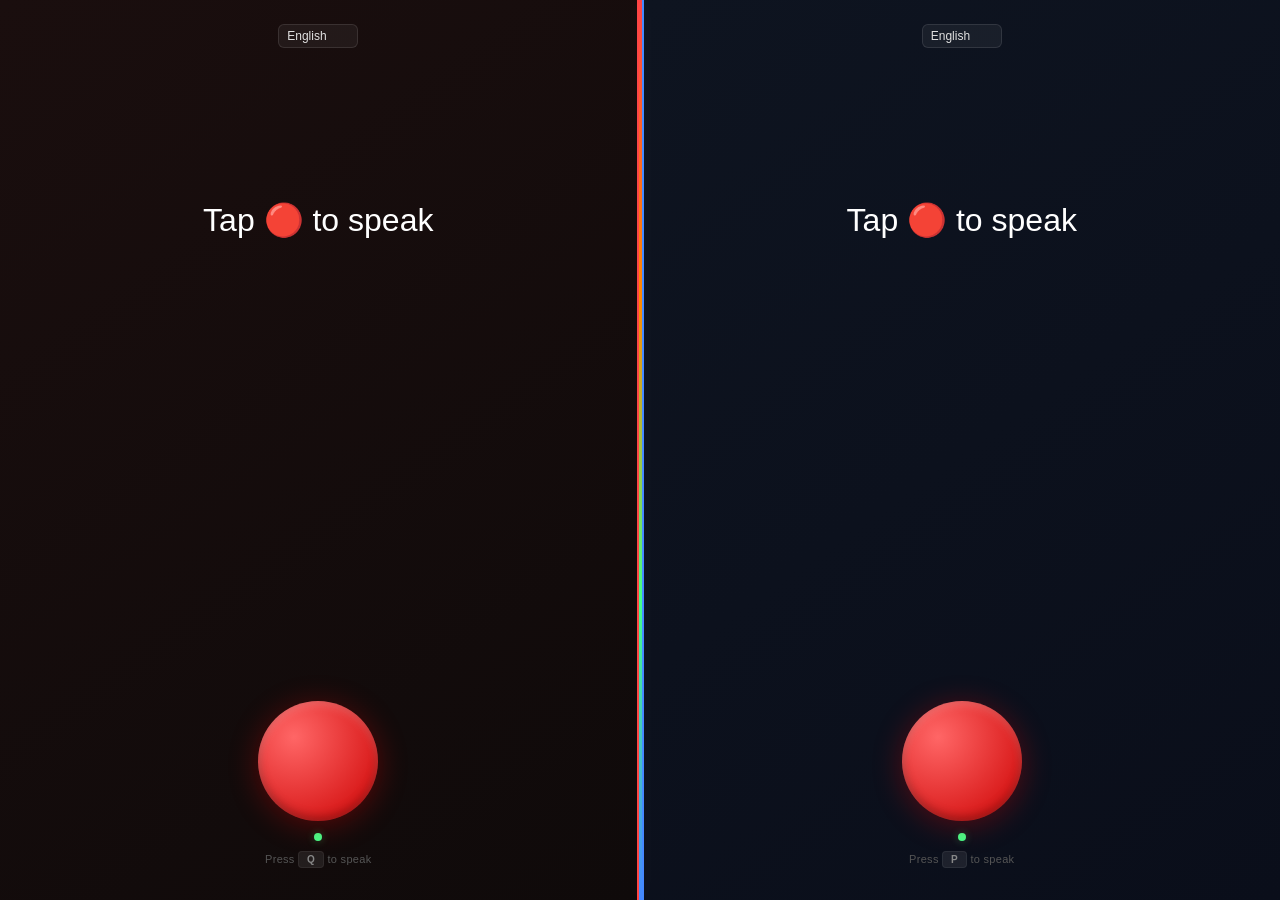
==== index.html @ a5e4342a "Initial commit: AI Translator" ====
<!DOCTYPE html>
<html lang="en">
<head>
    <meta charset="UTF-8" />
    <meta name="viewport" content="width=device-width, initial-scale=1.0, maximum-scale=1.0, user-scalable=no" />
    <title>AI Translator</title>
    <link rel="stylesheet" href="style.css" />
</head>
<body>

    <!-- ============================================================ -->
    <!-- TOP HALF: SPEAKER 2 (upside down for mobile)                 -->
    <!-- ============================================================ -->
    <div id="speaker2" class="speaker-half top-half">

        <div class="rotation-wrapper">

            <!-- Language Dropdown -->
            <div class="language-section">
                <select id="lang2" class="language-select">
                    <option value="en">English</option>
                    <option value="es">Spanish</option>
                    <option value="fr">French</option>
                    <option value="de">German</option>
                    <option value="ja">Japanese</option>
                    <option value="zh">Chinese</option>
                    <option value="ko">Korean</option>
                    <option value="pt">Portuguese</option>
                    <option value="it">Italian</option>
                    <option value="ru">Russian</option>
                    <option value="ar">Arabic</option>
                    <option value="hi">Hindi</option>
                </select>
            </div>

            <!-- Translation Display (big, centered) -->
            <div id="translation2" class="translation-display">
                <span id="translationText2" class="translation-text">Tap 🔴 to speak</span>
            </div>

            <!-- Spacer to push button down -->
            <div class="spacer"></div>

            <!-- Speak Button (big red circle) -->
            <button id="speakBtn2" class="speak-btn">
                <span class="btn-circle"></span>
            </button>

            <!-- Status Indicator -->
            <div id="status2" class="status-indicator status-ready">
                <span class="status-dot"></span>
            </div>

            <!-- Keyboard hint (desktop only) -->
            <div class="keyboard-hint">Press <kbd>Q</kbd> to speak</div>
        </div>
    </div>

    <!-- ============================================================ -->
    <!-- DIVIDER                                                       -->
    <!-- ============================================================ -->
    <div class="divider"></div>

    <!-- ============================================================ -->
    <!-- BOTTOM HALF: SPEAKER 1                                       -->
    <!-- ============================================================ -->
    <div id="speaker1" class="speaker-half bottom-half">

        <!-- Language Dropdown -->
        <div class="language-section">
            <select id="lang1" class="language-select">
                <option value="en" selected>English</option>
                <option value="es">Spanish</option>
                <option value="fr">French</option>
                <option value="de">German</option>
                <option value="ja">Japanese</option>
                <option value="zh">Chinese</option>
                <option value="ko">Korean</option>
                <option value="pt">Portuguese</option>
                <option value="it">Italian</option>
                <option value="ru">Russian</option>
                <option value="ar">Arabic</option>
                <option value="hi">Hindi</option>
            </select>
        </div>

        <!-- Translation Display (big, centered) -->
        <div id="translation1" class="translation-display">
            <span id="translationText1" class="translation-text">Tap 🔴 to speak</span>
        </div>

        <!-- Spacer -->
        <div class="spacer"></div>

        <!-- Speak Button (big red circle) -->
        <button id="speakBtn1" class="speak-btn">
            <span class="btn-circle"></span>
        </button>

        <!-- Status Indicator -->
        <div id="status1" class="status-indicator status-ready">
            <span class="status-dot"></span>
        </div>

        <!-- Keyboard hint (desktop only) -->
        <div class="keyboard-hint">Press <kbd>P</kbd> to speak</div>

    </div>

    <script src="script.js"></script>
</body>
</html>
---- style.css ----
/* ================================================================ */
/* RESET & BASE                                                     */
/* ================================================================ */
* {
    margin: 0;
    padding: 0;
    box-sizing: border-box;
}

html,
body {
    height: 100%;
    font-family: -apple-system, BlinkMacSystemFont, 'Segoe UI', Roboto, sans-serif;
    background: #0a0a0f;
    color: #e0e0e0;
    overflow: hidden;
}

/* ================================================================ */
/* SPLIT SCREEN LAYOUT                                              */
/* ================================================================ */
body {
    display: flex;
    flex-direction: column;
}

.speaker-half {
    flex: 1;
    display: flex;
    flex-direction: column;
    padding: 16px 20px 20px 20px;
    overflow: hidden;
    min-height: 0;
    position: relative;
}

/* --- Rotation Wrapper (for mobile top half) --- */
.rotation-wrapper {
    display: flex;
    flex-direction: column;
    flex: 1;
    min-height: 0;
}

/* ================================================================ */
/* TOP HALF (Speaker 2) - Red/Orange theme                          */
/* ================================================================ */
.top-half {
    background: linear-gradient(145deg, #1a0e0e 0%, #0f0a0a 100%);
    border-bottom: 2px solid #ff4444;
}

/* ================================================================ */
/* BOTTOM HALF (Speaker 1) - Blue theme                            */
/* ================================================================ */
.bottom-half {
    background: linear-gradient(145deg, #0e1420 0%, #0a0e1a 100%);
    border-top: 2px solid #4488ff;
}

/* ================================================================ */
/* DIVIDER                                                         */
/* ================================================================ */
.divider {
    height: 3px;
    background: linear-gradient(90deg, #ff4444, #ff8800, #44ff88, #4488ff);
    flex-shrink: 0;
    z-index: 10;
    box-shadow: 0 0 20px rgba(255, 255, 255, 0.1);
}

/* ================================================================ */
/* LANGUAGE SECTION (small, minimal)                                */
/* ================================================================ */
.language-section {
    display: flex;
    justify-content: center;
    flex-shrink: 0;
    margin-bottom: 8px;
}

.language-select {
    padding: 4px 8px;
    font-size: 12px;
    font-weight: 500;
    border-radius: 6px;
    border: 1px solid rgba(255, 255, 255, 0.1);
    background: rgba(255, 255, 255, 0.05);
    color: #e0e0e0;
    appearance: none;
    cursor: pointer;
    outline: none;
    transition: border-color 0.3s;
    max-width: 100px;
}

.language-select:focus {
    border-color: rgba(255, 255, 255, 0.3);
}

.language-select option {
    background: #1a1a24;
    color: #e0e0e0;
}

/* ================================================================ */
/* TRANSLATION DISPLAY (big, centered)                             */
/* ================================================================ */
.translation-display {
    flex: 1;
    display: flex;
    align-items: center;
    justify-content: center;
    padding: 10px;
    min-height: 60px;
}

.translation-text {
    font-size: 24px;
    font-weight: 500;
    color: #ffffff;
    text-align: center;
    word-break: break-word;
    line-height: 1.4;
    transition: color 0.3s;
}

/* Dim text when idle */
.translation-text.idle {
    color: #555;
    font-weight: 300;
}

/* Listening state */
.translation-text.listening {
    color: #ff6666;
    animation: pulse-text 0.8s ease-in-out infinite;
}

/* Translating state */
.translation-text.translating {
    color: #ffaa00;
    animation: pulse-text 0.6s ease-in-out infinite;
}

@keyframes pulse-text {
    0%,
    100% {
        opacity: 1;
    }
    50% {
        opacity: 0.4;
    }
}

/* ================================================================ */
/* SPACER                                                          */
/* ================================================================ */
.spacer {
    flex: 1;
    min-height: 10px;
}

/* ================================================================ */
/* SPEAK BUTTON (big red circle)                                    */
/* ================================================================ */
.speak-btn {
    width: 90px;
    height: 90px;
    border-radius: 50%;
    border: none;
    background: transparent;
    cursor: pointer;
    padding: 0;
    touch-action: none;
    user-select: none;
    -webkit-user-select: none;
    align-self: center;
    margin: 8px 0;
    transition: transform 0.15s ease;
    position: relative;
}

.speak-btn .btn-circle {
    display: block;
    width: 100%;
    height: 100%;
    border-radius: 50%;
    background: radial-gradient(circle at 30% 30%, #ff6666, #cc0000);
    box-shadow: 0 4px 30px rgba(255, 0, 0, 0.3),
                inset 0 -4px 10px rgba(0, 0, 0, 0.3),
                inset 0 4px 10px rgba(255, 255, 255, 0.2);
    transition: all 0.2s ease;
}

/* Button press effect */
.speak-btn:active .btn-circle {
    transform: scale(0.90);
    box-shadow: 0 2px 15px rgba(255, 0, 0, 0.5),
                inset 0 -2px 5px rgba(0, 0, 0, 0.4);
}

/* Disabled state */
.speak-btn:disabled {
    pointer-events: none;
}

.speak-btn:disabled .btn-circle {
    background: #444;
    box-shadow: none;
    transform: none;
}

/* Listening state (pulsing glow) */
.speak-btn.listening .btn-circle {
    animation: pulse-circle 0.8s ease-in-out infinite;
    box-shadow: 0 0 50px rgba(255, 0, 0, 0.6),
                inset 0 -4px 10px rgba(0, 0, 0, 0.3),
                inset 0 4px 10px rgba(255, 255, 255, 0.2);
}

@keyframes pulse-circle {
    0%,
    100% {
        transform: scale(1);
        box-shadow: 0 0 50px rgba(255, 0, 0, 0.6);
    }
    50% {
        transform: scale(1.05);
        box-shadow: 0 0 80px rgba(255, 0, 0, 0.8);
    }
}

/* Translating state (yellow glow) */
.speak-btn.translating .btn-circle {
    animation: pulse-circle-yellow 0.6s ease-in-out infinite;
    background: radial-gradient(circle at 30% 30%, #ffcc44, #cc8800);
    box-shadow: 0 0 50px rgba(255, 170, 0, 0.5);
}

@keyframes pulse-circle-yellow {
    0%,
    100% {
        transform: scale(1);
        box-shadow: 0 0 50px rgba(255, 170, 0, 0.5);
    }
    50% {
        transform: scale(1.05);
        box-shadow: 0 0 80px rgba(255, 170, 0, 0.7);
    }
}

/* ================================================================ */
/* STATUS INDICATOR (tiny dot)                                     */
/* ================================================================ */
.status-indicator {
    display: flex;
    justify-content: center;
    align-items: center;
    flex-shrink: 0;
    padding: 4px 0;
}

.status-dot {
    width: 8px;
    height: 8px;
    border-radius: 50%;
    display: inline-block;
    transition: background 0.3s, box-shadow 0.3s;
}

.status-ready .status-dot {
    background: #44ff88;
    box-shadow: 0 0 8px rgba(68, 255, 136, 0.3);
}

.status-listening .status-dot {
    background: #ff4444;
    box-shadow: 0 0 15px rgba(255, 68, 68, 0.5);
    animation: pulse-dot 0.8s ease-in-out infinite;
}

.status-translating .status-dot {
    background: #ffaa00;
    box-shadow: 0 0 12px rgba(255, 170, 0, 0.4);
    animation: pulse-dot 0.6s ease-in-out infinite;
}

.status-disabled .status-dot {
    background: #555;
    box-shadow: none;
}

@keyframes pulse-dot {
    0%,
    100% {
        transform: scale(1);
        opacity: 1;
    }
    50% {
        transform: scale(1.8);
        opacity: 0.4;
    }
}

/* ================================================================ */
/* MOBILE ROTATION: Top half upside down                          */
/* ================================================================ */
@media (max-width: 1023px) {
    /* Rotate the wrapper */
    .top-half .rotation-wrapper {
        transform: rotate(180deg);
    }

    /* Flip EVERY child back */
    .top-half .rotation-wrapper *,
    .top-half .rotation-wrapper .language-select,
    .top-half .rotation-wrapper .translation-text,
    .top-half .rotation-wrapper .speak-btn,
    .top-half .rotation-wrapper .speak-btn *,
    .top-half .rotation-wrapper .status-indicator,
    .top-half .rotation-wrapper .status-dot {
        transform: rotate(180deg) !important;
    }

    /* Fix select dropdown options */
    .top-half .rotation-wrapper select option {
        transform: rotate(180deg) !important;
    }
}

/* ================================================================ */
/* DESKTOP: Left/Right split                                      */
/* ================================================================ */
@media (min-width: 1024px) {
    body {
        flex-direction: row !important;
    }

    .speaker-half {
        flex: 1;
        padding: 24px 32px 32px 32px;
        min-height: 0;
    }

    .top-half {
        border-bottom: none;
        border-right: 2px solid #ff4444;
    }

    .top-half .rotation-wrapper {
        transform: none !important;
    }

    .top-half .rotation-wrapper * {
        transform: none !important;
    }

    .bottom-half {
        border-top: none;
        border-left: 2px solid #4488ff;
    }

    .divider {
        width: 3px;
        height: auto;
        background: linear-gradient(180deg, #ff4444, #ff8800, #44ff88, #4488ff);
    }

    .speak-btn {
        width: 120px;
        height: 120px;
    }

    .translation-text {
        font-size: 32px;
    }
}

/* ================================================================ */
/* KEYBOARD SHORTCUT HINT (desktop only)                           */
/* ================================================================ */
.keyboard-hint {
    display: none;
    font-size: 11px;
    color: #666;
    text-align: center;
    margin-top: 4px;
    letter-spacing: 0.5px;
}

@media (min-width: 1024px) {
    .keyboard-hint {
        display: block;
    }
}

/* ================================================================ */
/* KEYBOARD HINT (desktop only)                                     */
/* ================================================================ */
.keyboard-hint {
    display: none;
    font-size: 11px;
    color: #555;
    text-align: center;
    margin-top: 6px;
    letter-spacing: 0.3px;
    font-weight: 400;
}

.keyboard-hint kbd {
    display: inline-block;
    padding: 2px 8px;
    background: rgba(255, 255, 255, 0.08);
    border-radius: 4px;
    font-size: 10px;
    font-weight: 600;
    color: #888;
    border: 1px solid rgba(255, 255, 255, 0.06);
    font-family: inherit;
}

/* Show on desktop only */
@media (min-width: 1024px) {
    .keyboard-hint {
        display: block;
    }
}
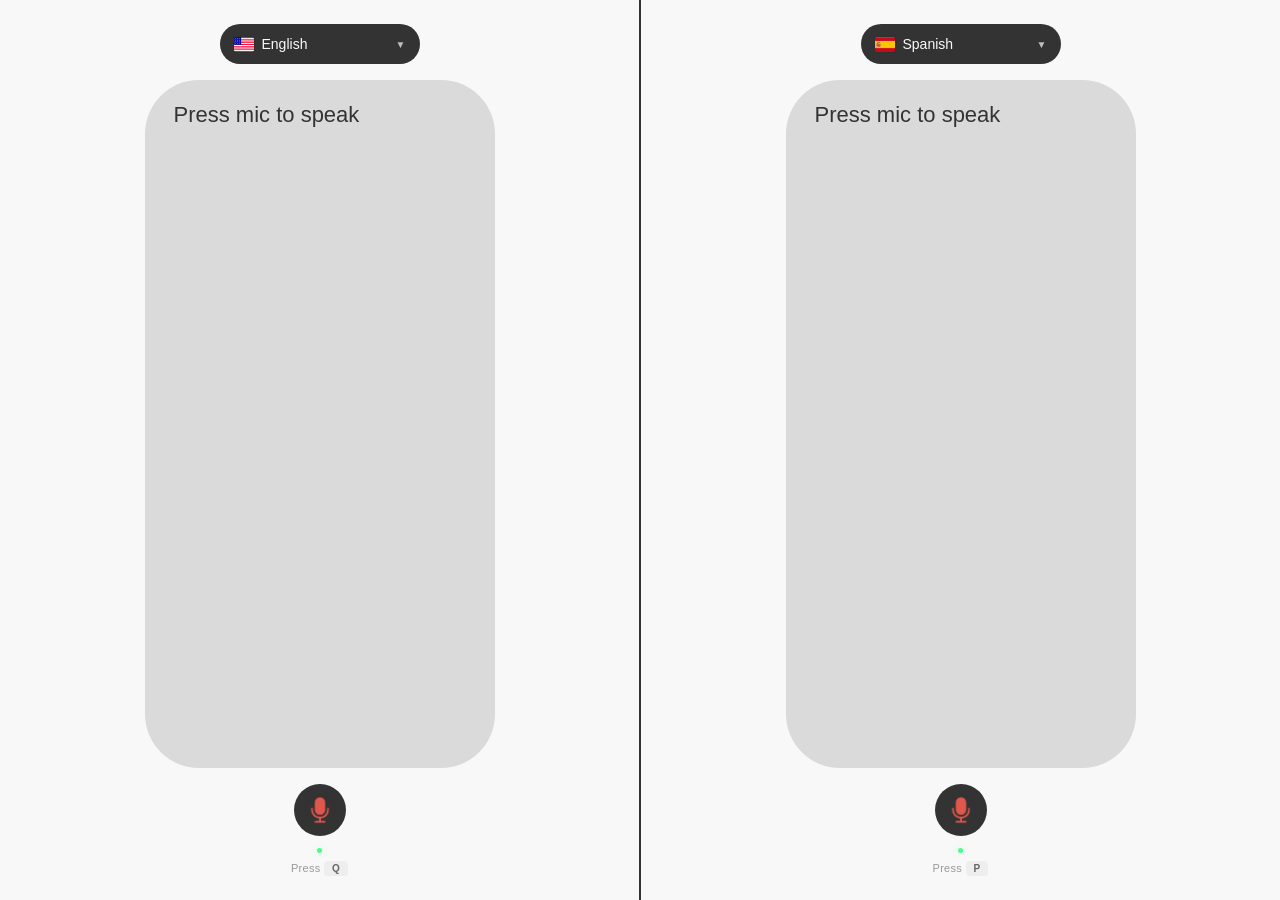
==== commit 9fbec9e0: "Updated interface" ====
--- a/index.html
+++ b/index.html
@@ -9,51 +9,73 @@
 <body>
 
     <!-- ============================================================ -->
-    <!-- TOP HALF: SPEAKER 2 (upside down for mobile)                 -->
+    <!-- SPEAKER 1 (Bottom on mobile, Left on desktop)                -->
     <!-- ============================================================ -->
-    <div id="speaker2" class="speaker-half top-half">
+    <div id="speaker1" class="speaker-half bottom-half">
 
-        <div class="rotation-wrapper">
+        <!-- Language Selector - CUSTOM DROPDOWN -->
+        <div class="language-section">
+            <div class="custom-dropdown" id="dropdown1">
+                <button class="dropdown-trigger" id="dropdownBtn1">
+                    <img src="images/flags/us.png" alt="English" class="flag-image" />
+                    <span class="selected-text">English</span>
+                    <span class="arrow">▼</span>
+                </button>
+                <ul class="dropdown-menu" id="dropdownMenu1">
+                    <li data-value="en" data-flag="images/flags/us.png" class="active">English</li>
+                    <li data-value="es" data-flag="images/flags/es.png">Spanish</li>
+                    <li data-value="fr" data-flag="images/flags/fr.png">French</li>
+                    <li data-value="de" data-flag="images/flags/de.png">German</li>
+                    <li data-value="ja" data-flag="images/flags/jp.png">Japanese</li>
+                    <li data-value="zh" data-flag="images/flags/cn.png">Chinese</li>
+                    <li data-value="ko" data-flag="images/flags/kr.png">Korean</li>
+                    <li data-value="pt" data-flag="images/flags/pt.png">Portuguese</li>
+                    <li data-value="it" data-flag="images/flags/it.png">Italian</li>
+                    <li data-value="ru" data-flag="images/flags/ru.png">Russian</li>
+                    <li data-value="ar" data-flag="images/flags/sa.png">Arabic</li>
+                    <li data-value="hi" data-flag="images/flags/in.png">Hindi</li>
+                    <li data-value="fil" data-flag="images/flags/ph.png">Filipino</li>
+                    <li data-value="ceb" data-flag="images/flags/ph.png">Cebuano</li>
+                </ul>
+            </div>
+        </div>
 
-            <!-- Language Dropdown -->
-            <div class="language-section">
-                <select id="lang2" class="language-select">
-                    <option value="en">English</option>
-                    <option value="es">Spanish</option>
-                    <option value="fr">French</option>
-                    <option value="de">German</option>
-                    <option value="ja">Japanese</option>
-                    <option value="zh">Chinese</option>
-                    <option value="ko">Korean</option>
-                    <option value="pt">Portuguese</option>
-                    <option value="it">Italian</option>
-                    <option value="ru">Russian</option>
-                    <option value="ar">Arabic</option>
-                    <option value="hi">Hindi</option>
-                </select>
-            </div>
+        <!-- ✅ Hidden select for JavaScript (keeps everything working) -->
+        <select id="lang1" style="display: none;">
+            <option value="en" selected>English</option>
+            <option value="es">Spanish</option>
+            <option value="fr">French</option>
+            <option value="de">German</option>
+            <option value="ja">Japanese</option>
+            <option value="zh">Chinese</option>
+            <option value="ko">Korean</option>
+            <option value="pt">Portuguese</option>
+            <option value="it">Italian</option>
+            <option value="ru">Russian</option>
+            <option value="ar">Arabic</option>
+            <option value="hi">Hindi</option>
+            <option value="fil" selected>Filipino</option>
+            <option value="ceb">Cebuano</option>
+        </select>
 
-            <!-- Translation Display (big, centered) -->
-            <div id="translation2" class="translation-display">
-                <span id="translationText2" class="translation-text">Tap 🔴 to speak</span>
-            </div>
+        <!-- Translation Display -->
+        <div id="translation1" class="translation-card">
+            <span id="translationText1" class="translation-text">Hello</span>
+        </div>
 
-            <!-- Spacer to push button down -->
-            <div class="spacer"></div>
+        <!-- Microphone Button -->
+        <button id="speakBtn1" class="mic-btn">
+            <img id="micIcon1" src="images/mic-active.png" alt="Microphone" class="mic-icon" />
+        </button>
 
-            <!-- Speak Button (big red circle) -->
-            <button id="speakBtn2" class="speak-btn">
-                <span class="btn-circle"></span>
-            </button>
+        <!-- Status Indicator -->
+        <div id="status1" class="status-indicator">
+            <span class="status-dot"></span>
+        </div>
 
-            <!-- Status Indicator -->
-            <div id="status2" class="status-indicator status-ready">
-                <span class="status-dot"></span>
-            </div>
+        <!-- Keyboard hint (desktop) -->
+        <div class="keyboard-hint">Press <kbd>Q</kbd></div>
 
-            <!-- Keyboard hint (desktop only) -->
-            <div class="keyboard-hint">Press <kbd>Q</kbd> to speak</div>
-        </div>
     </div>
 
     <!-- ============================================================ -->
@@ -62,48 +84,72 @@
     <div class="divider"></div>
 
     <!-- ============================================================ -->
-    <!-- BOTTOM HALF: SPEAKER 1                                       -->
+    <!-- SPEAKER 2 (Top on mobile - UPSIDE DOWN, Right on desktop)    -->
     <!-- ============================================================ -->
-    <div id="speaker1" class="speaker-half bottom-half">
+    <div id="speaker2" class="speaker-half top-half">
 
-        <!-- Language Dropdown -->
+        <!-- Language Selector - CUSTOM DROPDOWN -->
         <div class="language-section">
-            <select id="lang1" class="language-select">
-                <option value="en" selected>English</option>
-                <option value="es">Spanish</option>
-                <option value="fr">French</option>
-                <option value="de">German</option>
-                <option value="ja">Japanese</option>
-                <option value="zh">Chinese</option>
-                <option value="ko">Korean</option>
-                <option value="pt">Portuguese</option>
-                <option value="it">Italian</option>
-                <option value="ru">Russian</option>
-                <option value="ar">Arabic</option>
-                <option value="hi">Hindi</option>
-            </select>
+            <div class="custom-dropdown" id="dropdown2">
+                <button class="dropdown-trigger" id="dropdownBtn2">
+                    <img src="images/flags/es.png" alt="Spanish" class="flag-image" />
+                    <span class="selected-text">Spanish</span>
+                    <span class="arrow">▼</span>
+                </button>
+                <ul class="dropdown-menu" id="dropdownMenu2">
+                    <li data-value="en" data-flag="images/flags/us.png">English</li>
+                    <li data-value="es" data-flag="images/flags/es.png" class="active">Spanish</li>
+                    <li data-value="fr" data-flag="images/flags/fr.png">French</li>
+                    <li data-value="de" data-flag="images/flags/de.png">German</li>
+                    <li data-value="ja" data-flag="images/flags/jp.png">Japanese</li>
+                    <li data-value="zh" data-flag="images/flags/cn.png">Chinese</li>
+                    <li data-value="ko" data-flag="images/flags/kr.png">Korean</li>
+                    <li data-value="pt" data-flag="images/flags/pt.png">Portuguese</li>
+                    <li data-value="it" data-flag="images/flags/it.png">Italian</li>
+                    <li data-value="ru" data-flag="images/flags/ru.png">Russian</li>
+                    <li data-value="ar" data-flag="images/flags/sa.png">Arabic</li>
+                    <li data-value="hi" data-flag="images/flags/in.png">Hindi</li>
+                    <li data-value="fil" data-flag="images/flags/ph.png">Filipino</li>
+                    <li data-value="ceb" data-flag="images/flags/ph.png">Cebuano</li>
+                </ul>
+            </div>
         </div>
 
-        <!-- Translation Display (big, centered) -->
-        <div id="translation1" class="translation-display">
-            <span id="translationText1" class="translation-text">Tap 🔴 to speak</span>
+        <!-- ✅ Hidden select for JavaScript (keeps everything working) -->
+        <select id="lang2" style="display: none;">
+            <option value="en">English</option>
+            <option value="es" selected>Spanish</option>
+            <option value="fr">French</option>
+            <option value="de">German</option>
+            <option value="ja">Japanese</option>
+            <option value="zh">Chinese</option>
+            <option value="ko">Korean</option>
+            <option value="pt">Portuguese</option>
+            <option value="it">Italian</option>
+            <option value="ru">Russian</option>
+            <option value="ar">Arabic</option>
+            <option value="hi">Hindi</option>
+            <option value="fil" selected>Filipino</option>
+            <option value="ceb">Cebuano</option>
+        </select>
+
+        <!-- Translation Display -->
+        <div id="translation2" class="translation-card">
+            <span id="translationText2" class="translation-text">Hola</span>
         </div>
 
-        <!-- Spacer -->
-        <div class="spacer"></div>
-
-        <!-- Speak Button (big red circle) -->
-        <button id="speakBtn1" class="speak-btn">
-            <span class="btn-circle"></span>
+        <!-- Microphone Button -->
+        <button id="speakBtn2" class="mic-btn">
+            <img id="micIcon2" src="images/mic-active.png" alt="Microphone" class="mic-icon" />
         </button>
 
         <!-- Status Indicator -->
-        <div id="status1" class="status-indicator status-ready">
+        <div id="status2" class="status-indicator">
             <span class="status-dot"></span>
         </div>
 
-        <!-- Keyboard hint (desktop only) -->
-        <div class="keyboard-hint">Press <kbd>P</kbd> to speak</div>
+        <!-- Keyboard hint (desktop) -->
+        <div class="keyboard-hint">Press <kbd>P</kbd></div>
 
     </div>
 
--- a/style.css
+++ b/style.css
@@ -7,12 +7,11 @@
     box-sizing: border-box;
 }
 
-html,
-body {
+html, body {
     height: 100%;
     font-family: -apple-system, BlinkMacSystemFont, 'Segoe UI', Roboto, sans-serif;
-    background: #0a0a0f;
-    color: #e0e0e0;
+    background: #f8f8f8;
+    color: #333333;
     overflow: hidden;
 }
 
@@ -21,119 +20,138 @@
 /* ================================================================ */
 body {
     display: flex;
-    flex-direction: column;
+    flex-direction: row;
 }
 
 .speaker-half {
     flex: 1;
     display: flex;
     flex-direction: column;
-    padding: 16px 20px 20px 20px;
-    overflow: hidden;
+    align-items: center;
+    justify-content: center;
+    padding: 24px 20px;
     min-height: 0;
-    position: relative;
-}
-
-/* --- Rotation Wrapper (for mobile top half) --- */
-.rotation-wrapper {
-    display: flex;
-    flex-direction: column;
-    flex: 1;
-    min-height: 0;
-}
-
-/* ================================================================ */
-/* TOP HALF (Speaker 2) - Red/Orange theme                          */
-/* ================================================================ */
-.top-half {
-    background: linear-gradient(145deg, #1a0e0e 0%, #0f0a0a 100%);
-    border-bottom: 2px solid #ff4444;
-}
-
-/* ================================================================ */
-/* BOTTOM HALF (Speaker 1) - Blue theme                            */
-/* ================================================================ */
-.bottom-half {
-    background: linear-gradient(145deg, #0e1420 0%, #0a0e1a 100%);
-    border-top: 2px solid #4488ff;
+    background: #f8f8f8;
 }
 
 /* ================================================================ */
 /* DIVIDER                                                         */
 /* ================================================================ */
 .divider {
-    height: 3px;
-    background: linear-gradient(90deg, #ff4444, #ff8800, #44ff88, #4488ff);
+    width: 2px;
+    height: 100vh;
+    background: #333333;
     flex-shrink: 0;
     z-index: 10;
-    box-shadow: 0 0 20px rgba(255, 255, 255, 0.1);
-}
-
-/* ================================================================ */
-/* LANGUAGE SECTION (small, minimal)                                */
+}
+
+/* ================================================================ */
+/* LANGUAGE SELECTOR (Pill-shaped)                                  */
 /* ================================================================ */
 .language-section {
-    display: flex;
-    justify-content: center;
     flex-shrink: 0;
-    margin-bottom: 8px;
-}
-
-.language-select {
-    padding: 4px 8px;
-    font-size: 12px;
-    font-weight: 500;
-    border-radius: 6px;
-    border: 1px solid rgba(255, 255, 255, 0.1);
-    background: rgba(255, 255, 255, 0.05);
-    color: #e0e0e0;
-    appearance: none;
-    cursor: pointer;
-    outline: none;
-    transition: border-color 0.3s;
-    max-width: 100px;
-}
-
-.language-select:focus {
-    border-color: rgba(255, 255, 255, 0.3);
-}
-
-.language-select option {
-    background: #1a1a24;
-    color: #e0e0e0;
-}
-
-/* ================================================================ */
-/* TRANSLATION DISPLAY (big, centered)                             */
-/* ================================================================ */
-.translation-display {
-    flex: 1;
+    margin-bottom: 16px;
+}
+
+.language-pill {
     display: flex;
     align-items: center;
-    justify-content: center;
-    padding: 10px;
-    min-height: 60px;
+    gap: 6px;
+    background: #333333;
+    padding: 6px 12px 6px 12px;
+    border-radius: 50px;
+    cursor: pointer;
+    user-select: none;
+    min-width: 200px;
+    min-height: 40px;
+}
+
+.language-pill .flag {
+    font-size: 16px;
+    line-height: 1;
+}
+
+.language-pill .language-select {
+    background: transparent;
+    border: none;
+    color: #fafafa;
+    font-size: 14px;
+    font-weight: 500;
+    outline: none;
+    cursor: pointer;
+    padding: 2px 0;
+    appearance: none;
+    -webkit-appearance: none;
+    min-width: 100px;
+    width: 100%;
+}
+
+.language-pill .language-select option {
+    background: #333333;
+    color: #fafafa;
+}
+
+.language-pill .arrow {
+    color: #fafafa;
+    font-size: 10px;
+    opacity: 0.7;
+}
+
+
+/* ================================================================ */
+/* FLAG IMAGES                                                      */
+/* ================================================================ */
+.flag-image {
+    width: 20px;
+    height: 15px;
+    object-fit: cover;
+    border-radius: 2px;
+    box-shadow: 0 0 2px rgba(0, 0, 0, 0.2);
+    flex-shrink: 0;
+}
+/* ================================================================ */
+/* TRANSLATION CARD (Rounded gray)                                 */
+/* ================================================================ */
+.translation-card {
+    flex: 1;
+    width: 100%;
+    max-width: 350px;
+    background: #dadada;
+    border-radius: 54px;
+    padding: 20px 29px;
+    display: flex;
+    align-items: flex-start;
+    justify-content: flex-start;
+    min-height: 120px;
+    margin-bottom: 16px;
+    transition: background 0.3s ease;
 }
 
 .translation-text {
-    font-size: 24px;
+    font-size: 22px;
     font-weight: 500;
-    color: #ffffff;
-    text-align: center;
+    color: #333333;
+    text-align: left;
     word-break: break-word;
     line-height: 1.4;
-    transition: color 0.3s;
-}
-
-/* Dim text when idle */
-.translation-text.idle {
-    color: #555;
+    transition: all 0.3s ease;
+}
+
+/* Empty state (when speaker is speaking) */
+.translation-card.empty {
+    background: #e8e8e8;
+}
+
+.translation-text.empty-text {
+    color: #999999;
+    font-style: italic;
     font-weight: 300;
+    font-size: 16px;
 }
 
 /* Listening state */
 .translation-text.listening {
-    color: #ff6666;
+    color: #e0584d;
     animation: pulse-text 0.8s ease-in-out infinite;
 }
 
@@ -144,114 +162,96 @@
 }
 
 @keyframes pulse-text {
-    0%,
-    100% {
-        opacity: 1;
-    }
-    50% {
-        opacity: 0.4;
-    }
-}
-
-/* ================================================================ */
-/* SPACER                                                          */
-/* ================================================================ */
-.spacer {
-    flex: 1;
-    min-height: 10px;
-}
-
-/* ================================================================ */
-/* SPEAK BUTTON (big red circle)                                    */
-/* ================================================================ */
-.speak-btn {
-    width: 90px;
-    height: 90px;
+    0%, 100% { opacity: 1; }
+    50% { opacity: 0.4; }
+}
+
+/* ================================================================ */
+/* MICROPHONE BUTTON                                               */
+/* ================================================================ */
+.mic-btn {
+    width: 52px;
+    height: 52px;
     border-radius: 50%;
     border: none;
-    background: transparent;
+    background: #333333;
     cursor: pointer;
-    padding: 0;
     touch-action: none;
     user-select: none;
     -webkit-user-select: none;
-    align-self: center;
-    margin: 8px 0;
-    transition: transform 0.15s ease;
-    position: relative;
-}
-
-.speak-btn .btn-circle {
+    display: flex;
+    align-items: center;
+    justify-content: center;
+    margin-bottom: 8px;
+    transition: all 0.2s ease;
+    flex-shrink: 0;
+    padding: 0;
+    overflow: hidden;
+}
+
+.mic-icon {
+    width: 30px;
+    height: 30px;
+    object-fit: contain;
     display: block;
-    width: 100%;
-    height: 100%;
-    border-radius: 50%;
-    background: radial-gradient(circle at 30% 30%, #ff6666, #cc0000);
-    box-shadow: 0 4px 30px rgba(255, 0, 0, 0.3),
-                inset 0 -4px 10px rgba(0, 0, 0, 0.3),
-                inset 0 4px 10px rgba(255, 255, 255, 0.2);
-    transition: all 0.2s ease;
-}
-
-/* Button press effect */
-.speak-btn:active .btn-circle {
-    transform: scale(0.90);
-    box-shadow: 0 2px 15px rgba(255, 0, 0, 0.5),
-                inset 0 -2px 5px rgba(0, 0, 0, 0.4);
-}
-
-/* Disabled state */
-.speak-btn:disabled {
+    transition: all 0.3s ease;
+}
+
+/* ----- IDLE (default) ----- */
+.mic-btn:not(.listening):not(.translating):not(:disabled) {
+    background: #333333;
+}
+
+/* ----- LISTENING (active) ----- */
+.mic-btn.listening {
+    background: #e0584d;
+    animation: pulse-circle 0.8s ease-in-out infinite;
+}
+
+/* ----- TRANSLATING ----- */
+.mic-btn.translating {
+    background: #ffaa00;
+    animation: pulse-circle-yellow 0.6s ease-in-out infinite;
+}
+
+/* ----- DISABLED (greyed out) ----- */
+.mic-btn:disabled {
+    background: #555555 !important;
+    cursor: not-allowed;
+    animation: none !important;
     pointer-events: none;
-}
-
-.speak-btn:disabled .btn-circle {
-    background: #444;
-    box-shadow: none;
-    transform: none;
-}
-
-/* Listening state (pulsing glow) */
-.speak-btn.listening .btn-circle {
-    animation: pulse-circle 0.8s ease-in-out infinite;
-    box-shadow: 0 0 50px rgba(255, 0, 0, 0.6),
-                inset 0 -4px 10px rgba(0, 0, 0, 0.3),
-                inset 0 4px 10px rgba(255, 255, 255, 0.2);
-}
-
+    opacity: 0.7;
+}
+
+.mic-btn:disabled .mic-icon {
+    filter: grayscale(1) brightness(0.7);
+}
+
+/* ----- Active state animations ----- */
 @keyframes pulse-circle {
-    0%,
-    100% {
+    0%, 100% {
         transform: scale(1);
-        box-shadow: 0 0 50px rgba(255, 0, 0, 0.6);
+        box-shadow: 0 0 0 0 rgba(224, 88, 77, 0.4);
     }
     50% {
         transform: scale(1.05);
-        box-shadow: 0 0 80px rgba(255, 0, 0, 0.8);
-    }
-}
-
-/* Translating state (yellow glow) */
-.speak-btn.translating .btn-circle {
-    animation: pulse-circle-yellow 0.6s ease-in-out infinite;
-    background: radial-gradient(circle at 30% 30%, #ffcc44, #cc8800);
-    box-shadow: 0 0 50px rgba(255, 170, 0, 0.5);
+        box-shadow: 0 0 0 16px rgba(224, 88, 77, 0);
+    }
 }
 
 @keyframes pulse-circle-yellow {
-    0%,
-    100% {
+    0%, 100% {
         transform: scale(1);
-        box-shadow: 0 0 50px rgba(255, 170, 0, 0.5);
+        box-shadow: 0 0 0 0 rgba(255, 170, 0, 0.4);
     }
     50% {
         transform: scale(1.05);
-        box-shadow: 0 0 80px rgba(255, 170, 0, 0.7);
-    }
-}
-
-/* ================================================================ */
-/* STATUS INDICATOR (tiny dot)                                     */
+        box-shadow: 0 0 0 16px rgba(255, 170, 0, 0);
+    }
+}
+
+/* ================================================================ */
+/* STATUS INDICATOR                                                */
 /* ================================================================ */
 .status-indicator {
     display: flex;
@@ -262,38 +262,39 @@
 }
 
 .status-dot {
-    width: 8px;
-    height: 8px;
+    width: 5px;
+    height: 5px;
     border-radius: 50%;
     display: inline-block;
     transition: background 0.3s, box-shadow 0.3s;
-}
-
-.status-ready .status-dot {
     background: #44ff88;
     box-shadow: 0 0 8px rgba(68, 255, 136, 0.3);
 }
 
-.status-listening .status-dot {
-    background: #ff4444;
-    box-shadow: 0 0 15px rgba(255, 68, 68, 0.5);
+.status-dot.ready {
+    background: #44ff88;
+    box-shadow: 0 0 8px rgba(68, 255, 136, 0.3);
+}
+
+.status-dot.listening {
+    background: #e0584d;
+    box-shadow: 0 0 15px rgba(224, 88, 77, 0.5);
     animation: pulse-dot 0.8s ease-in-out infinite;
 }
 
-.status-translating .status-dot {
+.status-dot.translating {
     background: #ffaa00;
     box-shadow: 0 0 12px rgba(255, 170, 0, 0.4);
     animation: pulse-dot 0.6s ease-in-out infinite;
 }
 
-.status-disabled .status-dot {
-    background: #555;
+.status-dot.disabled {
+    background: #999999;
     box-shadow: none;
 }
 
 @keyframes pulse-dot {
-    0%,
-    100% {
+    0%, 100% {
         transform: scale(1);
         opacity: 1;
     }
@@ -304,106 +305,14 @@
 }
 
 /* ================================================================ */
-/* MOBILE ROTATION: Top half upside down                          */
-/* ================================================================ */
-@media (max-width: 1023px) {
-    /* Rotate the wrapper */
-    .top-half .rotation-wrapper {
-        transform: rotate(180deg);
-    }
-
-    /* Flip EVERY child back */
-    .top-half .rotation-wrapper *,
-    .top-half .rotation-wrapper .language-select,
-    .top-half .rotation-wrapper .translation-text,
-    .top-half .rotation-wrapper .speak-btn,
-    .top-half .rotation-wrapper .speak-btn *,
-    .top-half .rotation-wrapper .status-indicator,
-    .top-half .rotation-wrapper .status-dot {
-        transform: rotate(180deg) !important;
-    }
-
-    /* Fix select dropdown options */
-    .top-half .rotation-wrapper select option {
-        transform: rotate(180deg) !important;
-    }
-}
-
-/* ================================================================ */
-/* DESKTOP: Left/Right split                                      */
-/* ================================================================ */
-@media (min-width: 1024px) {
-    body {
-        flex-direction: row !important;
-    }
-
-    .speaker-half {
-        flex: 1;
-        padding: 24px 32px 32px 32px;
-        min-height: 0;
-    }
-
-    .top-half {
-        border-bottom: none;
-        border-right: 2px solid #ff4444;
-    }
-
-    .top-half .rotation-wrapper {
-        transform: none !important;
-    }
-
-    .top-half .rotation-wrapper * {
-        transform: none !important;
-    }
-
-    .bottom-half {
-        border-top: none;
-        border-left: 2px solid #4488ff;
-    }
-
-    .divider {
-        width: 3px;
-        height: auto;
-        background: linear-gradient(180deg, #ff4444, #ff8800, #44ff88, #4488ff);
-    }
-
-    .speak-btn {
-        width: 120px;
-        height: 120px;
-    }
-
-    .translation-text {
-        font-size: 32px;
-    }
-}
-
-/* ================================================================ */
-/* KEYBOARD SHORTCUT HINT (desktop only)                           */
+/* KEYBOARD HINT (desktop only)                                    */
 /* ================================================================ */
 .keyboard-hint {
     display: none;
     font-size: 11px;
-    color: #666;
+    color: #999999;
     text-align: center;
     margin-top: 4px;
-    letter-spacing: 0.5px;
-}
-
-@media (min-width: 1024px) {
-    .keyboard-hint {
-        display: block;
-    }
-}
-
-/* ================================================================ */
-/* KEYBOARD HINT (desktop only)                                     */
-/* ================================================================ */
-.keyboard-hint {
-    display: none;
-    font-size: 11px;
-    color: #555;
-    text-align: center;
-    margin-top: 6px;
     letter-spacing: 0.3px;
     font-weight: 400;
 }
@@ -411,18 +320,426 @@
 .keyboard-hint kbd {
     display: inline-block;
     padding: 2px 8px;
-    background: rgba(255, 255, 255, 0.08);
+    background: #eeeeee;
     border-radius: 4px;
     font-size: 10px;
     font-weight: 600;
-    color: #888;
-    border: 1px solid rgba(255, 255, 255, 0.06);
+    color: #666666;
     font-family: inherit;
 }
 
-/* Show on desktop only */
-@media (min-width: 1024px) {
+@media (min-width: 768px) {
     .keyboard-hint {
         display: block;
     }
+}
+
+
+/* ================================================================ */
+/* CUSTOM DROPDOWN                                                 */
+/* ================================================================ */
+.custom-dropdown {
+    position: relative;
+    min-width: 200px;
+    min-height: 40px;
+}
+
+.dropdown-trigger {
+    display: flex;
+    align-items: center;
+    gap: 8px;
+    background: #333333;
+    color: #fafafa;
+    padding: 8px 14px;
+    border: none;
+    border-radius: 50px;
+    cursor: pointer;
+    font-size: 14px;
+    font-weight: 500;
+    width: 100%;
+    min-height: 40px;
+    transition: all 0.2s ease;
+}
+
+.dropdown-trigger:hover {
+    background: #444444;
+}
+
+.dropdown-trigger .arrow {
+    margin-left: auto;
+    font-size: 10px;
+    opacity: 0.7;
+    transition: transform 0.3s ease;
+}
+
+.dropdown-trigger .arrow.open {
+    transform: rotate(180deg);
+}
+
+/* Dropdown Menu */
+.dropdown-menu {
+    display: none;
+    position: absolute;
+    top: calc(100% + 4px);
+    left: 0;
+    right: 0;
+    background: #333333;
+    border-radius: 12px;
+    padding: 6px 0;
+    margin: 0;
+    list-style: none;
+    z-index: 1000;
+    max-height: 200px;
+    overflow-y: auto;
+    box-shadow: 0 8px 24px rgba(0, 0, 0, 0.3);
+}
+
+.dropdown-menu.open {
+    display: block;
+    animation: dropdownFadeIn 0.2s ease;
+}
+
+@keyframes dropdownFadeIn {
+    from {
+        opacity: 0;
+        transform: translateY(-8px);
+    }
+    to {
+        opacity: 1;
+        transform: translateY(0);
+    }
+}
+
+.dropdown-menu li {
+    display: flex;
+    align-items: center;
+    gap: 8px;
+    padding: 8px 14px;
+    cursor: pointer;
+    font-size: 14px;
+    color: #fafafa;
+    transition: background 0.15s ease;
+}
+
+.dropdown-menu li:hover {
+    background: #444444;
+}
+
+.dropdown-menu li.active {
+    background: #555555;
+    font-weight: 600;
+}
+
+.dropdown-menu li .flag-image {
+    width: 20px;
+    height: 15px;
+    object-fit: cover;
+    border-radius: 2px;
+}
+
+/* Scrollbar styling */
+.dropdown-menu::-webkit-scrollbar {
+    width: 4px;
+}
+
+.dropdown-menu::-webkit-scrollbar-track {
+    background: transparent;
+}
+
+.dropdown-menu::-webkit-scrollbar-thumb {
+    background: #666666;
+    border-radius: 4px;
+}
+
+.dropdown-menu::-webkit-scrollbar-thumb:hover {
+    background: #888888;
+}
+
+
+/* ================================================================ */
+/* RESPONSIVE: MOBILE (Top/Bottom)                                 */
+/* ================================================================ */
+@media (max-width: 767px) {
+    body {
+        flex-direction: column-reverse !important;
+    }
+
+    .divider {
+        width: 100%;
+        height: 2px;
+        background: #333333;
+    }
+
+    .speaker-half {
+        padding: 16px;
+        justify-content: center;
+        flex: 1;
+    }
+
+    /* ✅ Speaker 1 (now at top) - NORMAL */
+    .bottom-half {
+        border-bottom: 2px solid #333333;
+        transform: none !important;
+    }
+
+    .bottom-half * {
+        transform: none !important;
+    }
+
+    /* ✅ Speaker 2 (now at bottom) - UPSIDE DOWN */
+    .top-half {
+        transform: rotate(180deg);
+        transform-origin: center;
+    }
+
+    .translation-card {
+        max-width: 100%;
+        min-height: 80px;
+    }
+
+    .translation-text {
+        font-size: 18px;
+    }
+
+    .mic-btn {
+        width: 64px;
+        height: 64px;
+    }
+
+    .mic-icon {
+        width: 24px;
+        height: 24px;
+    }
+
+    .language-section {
+        margin-bottom: 10px;
+    }
+
+    .translation-card {
+        margin-bottom: 10px;
+        padding: 16px 20px;
+        min-height: 70px;
+    }
+
+    .mic-btn {
+        margin-bottom: 4px;
+    }
+
+    .custom-dropdown {
+        min-width: unset;
+        width: 100%;
+        max-width: 280px;
+    }
+
+    .dropdown-trigger {
+        font-size: 13px;
+        padding: 6px 12px;
+        min-height: 36px;
+    }
+
+    .dropdown-menu li {
+        font-size: 13px;
+        padding: 6px 12px;
+    }
+
+    .language-pill {
+        min-width: unset;
+        width: 100%;
+        max-width: 280px;
+        min-height: 36px;
+        padding: 4px 10px;
+    }
+
+    .language-pill .language-select {
+        font-size: 13px;
+        min-width: 80px;
+    }
+
+}
+
+@media (max-width: 400px) {
+    .speaker-half {
+        padding: 10px 12px;
+    }
+
+    .translation-card {
+        min-height: 60px;
+        padding: 12px 16px;
+        border-radius: 30px;
+    }
+
+    .translation-text {
+        font-size: 16px;
+    }
+
+    .mic-btn {
+        width: 52px;
+        height: 52px;
+    }
+
+    .mic-icon {
+        width: 20px;
+        height: 20px;
+    }
+
+    .custom-dropdown {
+        max-width: 220px;
+    }
+
+    .dropdown-trigger {
+        font-size: 12px;
+        padding: 4px 10px;
+        min-height: 32px;
+    }
+
+    .dropdown-menu li {
+        font-size: 12px;
+        padding: 4px 10px;
+    }
+
+    .flag-image {
+        width: 16px;
+        height: 12px;
+    }
+
+    .status-dot {
+        width: 4px;
+        height: 4px;
+    }
+
+    .keyboard-hint {
+        font-size: 9px;
+    }
+
+    .divider {
+        height: 1.5px;
+    }
+}
+
+@media (max-height: 500px) and (orientation: landscape) {
+    .speaker-half {
+        padding: 8px 12px;
+    }
+
+    .translation-card {
+        min-height: 50px;
+        padding: 10px 14px;
+        border-radius: 24px;
+        margin-bottom: 6px;
+    }
+
+    .translation-text {
+        font-size: 14px;
+    }
+
+    .mic-btn {
+        width: 40px;
+        height: 40px;
+        margin-bottom: 4px;
+    }
+
+    .mic-icon {
+        width: 18px;
+        height: 18px;
+    }
+
+    .language-section {
+        margin-bottom: 4px;
+    }
+
+    .custom-dropdown {
+        max-width: 180px;
+        min-height: 28px;
+    }
+
+    .dropdown-trigger {
+        font-size: 11px;
+        padding: 4px 8px;
+        min-height: 28px;
+        border-radius: 30px;
+    }
+
+    .dropdown-menu li {
+        font-size: 11px;
+        padding: 4px 8px;
+    }
+
+    .status-dot {
+        width: 4px;
+        height: 4px;
+    }
+
+    .status-indicator {
+        padding: 2px 0;
+    }
+
+    .keyboard-hint {
+        font-size: 8px;
+        margin-top: 2px;
+    }
+
+    .divider {
+        height: 1.5px;
+    }
+
+    .flag-image {
+        width: 14px;
+        height: 10px;
+    }
+}
+
+@media (min-width: 1440px) {
+    .translation-card {
+        max-width: 450px;
+        min-height: 160px;
+    }
+
+    .translation-text {
+        font-size: 28px;
+    }
+
+    .mic-btn {
+        width: 68px;
+        height: 68px;
+    }
+
+    .mic-icon {
+        width: 36px;
+        height: 36px;
+    }
+
+    .custom-dropdown {
+        min-width: 260px;
+    }
+
+    .dropdown-trigger {
+        font-size: 16px;
+        padding: 10px 18px;
+        min-height: 48px;
+    }
+
+    .dropdown-menu li {
+        font-size: 16px;
+        padding: 10px 18px;
+    }
+
+    .flag-image {
+        width: 24px;
+        height: 18px;
+    }
+}
+
+/* ================================================================ */
+/* RESPONSIVE: TABLET (Hybrid)                                     */
+/* ================================================================ */
+@media (min-width: 768px) and (max-width: 1023px) {
+    .translation-card {
+        max-width: 280px;
+        min-height: 100px;
+    }
+
+    .mic-btn {
+        width: 72px;
+        height: 72px;
+    }
 }
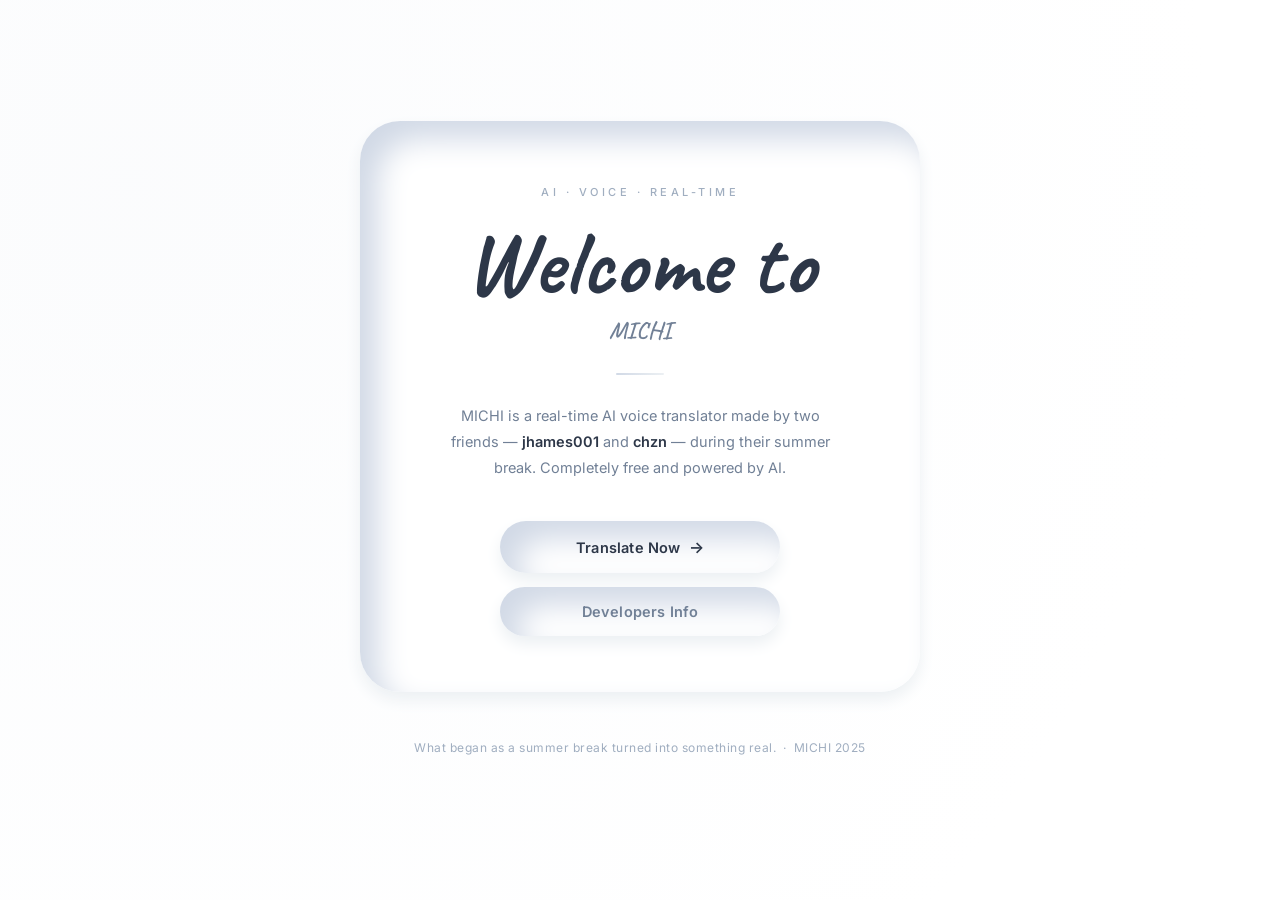
==== commit 2e1ec72f: "landing page fix" ====
--- a/index.html
+++ b/index.html
@@ -1,158 +1,369 @@
 <!DOCTYPE html>
 <html lang="en">
 <head>
-    <meta charset="UTF-8" />
-    <meta name="viewport" content="width=device-width, initial-scale=1.0, maximum-scale=1.0, user-scalable=no" />
-    <title>AI Translator</title>
-    <link rel="stylesheet" href="style.css" />
+<meta charset="UTF-8" />
+<meta name="viewport" content="width=device-width, initial-scale=1.0" />
+<title>MICHI — AI Voice Translator</title>
+<link rel="preconnect" href="https://fonts.googleapis.com">
+<link rel="preconnect" href="https://fonts.gstatic.com" crossorigin>
+<link href="https://fonts.googleapis.com/css2?family=Caveat:wght@600;700&family=Inter:wght@300;400;500;600&display=swap" rel="stylesheet">
+<style>
+* { margin: 0; padding: 0; box-sizing: border-box; }
+
+:root {
+    --bg-body:            #ffffff;
+    --bg-gradient:        radial-gradient(circle at 10% 20%, rgba(245, 247, 250, 0.4) 0%, rgba(255, 255, 255, 0) 80%);
+    --neumorph-drop:      0 8px 16px #ecf0f3;
+    --neumorph-inner-1:   inset 18px 18px 30px #d1d9e6;
+    --neumorph-inner-2:   inset -18px -18px 30px #ffffff;
+    --neumorph-box:       var(--neumorph-drop), var(--neumorph-inner-1), var(--neumorph-inner-2);
+    --neumorph-hover-drop:   0 4px 8px #ecf0f3;
+    --neumorph-hover-inner-1: inset 12px 12px 20px #d1d9e6;
+    --neumorph-hover-inner-2: inset -12px -12px 20px #ffffff;
+    --neumorph-hover-box: var(--neumorph-hover-drop), var(--neumorph-hover-inner-1), var(--neumorph-hover-inner-2);
+    --button-bg:          #ffffff;
+    --button-hover-bg:    #ffffff;
+
+    --text-main:   #2d3748;
+    --text-dim:    #718096;
+    --text-muted:  #a0aec0;
+    --accent:      #4a5568;
+}
+
+html, body {
+    min-height: 100%;
+    background: var(--bg-body);
+    font-family: 'Inter', sans-serif;
+    color: var(--text-main);
+}
+
+body {
+    background: var(--bg-body);
+    background-image: var(--bg-gradient);
+    background-attachment: fixed;
+}
+
+/* ── Layout ── */
+main {
+    min-height: 100vh;
+    display: flex;
+    flex-direction: column;
+    align-items: center;
+    justify-content: center;
+    padding: 48px 20px;
+    gap: 24px;
+}
+
+/* ── Hero card ── */
+.hero-card {
+    width: 100%;
+    max-width: 560px;
+    background: var(--button-bg);
+    border: none;
+    border-radius: 40px;
+    padding: 64px 52px 56px;
+    box-shadow: var(--neumorph-box);
+    text-align: center;
+    animation: riseIn 0.9s cubic-bezier(0.16, 1, 0.3, 1) both;
+}
+
+@keyframes riseIn {
+    from { opacity: 0; transform: translateY(20px); }
+    to   { opacity: 1; transform: translateY(0); }
+}
+
+.eyebrow {
+    font-size: 11px;
+    letter-spacing: 3.5px;
+    text-transform: uppercase;
+    color: var(--text-muted);
+    font-weight: 500;
+    margin-bottom: 20px;
+}
+
+h1.brand {
+    font-family: 'Caveat', cursive;
+    font-weight: 700;
+    font-size: clamp(52px, 10vw, 90px);
+    line-height: 1.0;
+    color: var(--text-main);
+    margin-bottom: 6px;
+    letter-spacing: 0.5px;
+}
+
+.brand-sub {
+    font-family: 'Caveat', cursive;
+    font-size: clamp(18px, 3.5vw, 24px);
+    color: var(--text-dim);
+    font-weight: 600;
+    margin-bottom: 28px;
+}
+
+/* ── Thin rule ── */
+.card-rule {
+    width: 48px;
+    height: 2px;
+    border-radius: 2px;
+    background: linear-gradient(90deg, #d1d9e6, #ecf0f3);
+    margin: 0 auto 28px;
+}
+
+.subtitle {
+    font-size: 14.5px;
+    line-height: 1.8;
+    color: var(--text-dim);
+    max-width: 400px;
+    margin: 0 auto 40px;
+    font-weight: 400;
+}
+
+.subtitle strong {
+    color: var(--text-main);
+    font-weight: 600;
+}
+
+/* ── Buttons ── */
+.actions {
+    display: flex;
+    flex-direction: column;
+    gap: 14px;
+    align-items: center;
+}
+
+.neumorphic-btn {
+    width: 100%;
+    max-width: 280px;
+    background: var(--button-bg);
+    border: none;
+    border-radius: 40px;
+    padding: 16px 28px;
+    box-shadow: var(--neumorph-box);
+    transition: all 0.2s ease;
+    font-family: 'Inter', sans-serif;
+    font-size: 14.5px;
+    font-weight: 600;
+    cursor: pointer;
+    letter-spacing: 0.2px;
+    display: flex;
+    align-items: center;
+    justify-content: center;
+    gap: 8px;
+    text-decoration: none;
+}
+
+.neumorphic-btn:hover {
+    box-shadow: var(--neumorph-hover-box);
+    transform: scale(0.98);
+}
+
+.neumorphic-btn:active {
+    box-shadow: var(--neumorph-hover-box);
+    transform: scale(0.96);
+}
+
+.btn-primary {
+    color: var(--text-main);
+}
+
+.btn-primary .btn-arrow {
+    font-size: 16px;
+    transition: transform 0.2s ease;
+}
+
+.btn-primary:hover .btn-arrow {
+    transform: translateX(3px);
+}
+
+.btn-secondary {
+    color: var(--text-dim);
+}
+
+/* ── Developers panel ── */
+.dev-panel {
+    width: 100%;
+    max-width: 560px;
+    background: var(--button-bg);
+    border: none;
+    border-radius: 40px;
+    box-shadow: var(--neumorph-box);
+    max-height: 0;
+    overflow: hidden;
+    opacity: 0;
+    padding: 0 48px;
+    transition:
+        max-height 0.55s cubic-bezier(0.16, 1, 0.3, 1),
+        opacity 0.4s ease,
+        padding 0.45s ease;
+}
+
+.dev-panel.open {
+    max-height: 540px;
+    opacity: 1;
+    padding: 44px 48px;
+}
+
+.dev-panel-header {
+    display: flex;
+    align-items: baseline;
+    gap: 12px;
+    margin-bottom: 20px;
+}
+
+.dev-panel h2 {
+    font-family: 'Caveat', cursive;
+    font-size: 32px;
+    color: var(--text-main);
+    font-weight: 700;
+}
+
+.panel-tag {
+    font-size: 11px;
+    letter-spacing: 2px;
+    text-transform: uppercase;
+    color: var(--text-muted);
+    font-weight: 500;
+}
+
+.panel-rule {
+    width: 100%;
+    height: 2px;
+    border-radius: 2px;
+    background: linear-gradient(90deg, #d1d9e6, #ecf0f3, transparent);
+    margin-bottom: 24px;
+}
+
+/* ── Dev cards ── */
+.dev-grid {
+    display: grid;
+    grid-template-columns: 1fr 1fr;
+    gap: 16px;
+    margin-bottom: 24px;
+}
+
+.dev-card {
+    background: var(--button-bg);
+    border-radius: 24px;
+    padding: 20px 20px;
+    box-shadow: var(--neumorph-box);
+}
+
+.dev-card .dev-name {
+    font-size: 15px;
+    font-weight: 600;
+    color: var(--text-main);
+    margin-bottom: 2px;
+}
+
+.dev-card .dev-handle {
+    font-size: 11.5px;
+    color: var(--text-muted);
+    margin-bottom: 12px;
+    letter-spacing: 0.3px;
+}
+
+.dev-card a {
+    font-size: 11.5px;
+    color: var(--text-dim);
+    text-decoration: none;
+    word-break: break-all;
+    transition: color 0.2s;
+}
+
+.dev-card a:hover { color: var(--text-main); }
+
+.dev-note {
+    font-size: 13.5px;
+    line-height: 1.8;
+    color: var(--text-dim);
+    padding-top: 20px;
+    border-top: 2px solid #ecf0f3;
+}
+
+/* ── Footer ── */
+.footer {
+    font-size: 12px;
+    color: var(--text-muted);
+    letter-spacing: 0.5px;
+    padding-bottom: 24px;
+    text-align: center;
+}
+
+/* ── Mobile ── */
+@media (max-width: 480px) {
+    .hero-card { padding: 48px 28px 44px; border-radius: 28px; }
+    .dev-panel.open { padding: 36px 28px; }
+    .dev-grid { grid-template-columns: 1fr; }
+    .neumorphic-btn { max-width: 100%; }
+}
+
+@media (prefers-reduced-motion: reduce) {
+    .hero-card { animation: none; }
+    * { transition: none !important; }
+}
+</style>
 </head>
 <body>
 
-    <!-- ============================================================ -->
-    <!-- SPEAKER 1 (Bottom on mobile, Left on desktop)                -->
-    <!-- ============================================================ -->
-    <div id="speaker1" class="speaker-half bottom-half">
-
-        <!-- Language Selector - CUSTOM DROPDOWN -->
-        <div class="language-section">
-            <div class="custom-dropdown" id="dropdown1">
-                <button class="dropdown-trigger" id="dropdownBtn1">
-                    <img src="images/flags/us.png" alt="English" class="flag-image" />
-                    <span class="selected-text">English</span>
-                    <span class="arrow">▼</span>
-                </button>
-                <ul class="dropdown-menu" id="dropdownMenu1">
-                    <li data-value="en" data-flag="images/flags/us.png" class="active">English</li>
-                    <li data-value="es" data-flag="images/flags/es.png">Spanish</li>
-                    <li data-value="fr" data-flag="images/flags/fr.png">French</li>
-                    <li data-value="de" data-flag="images/flags/de.png">German</li>
-                    <li data-value="ja" data-flag="images/flags/jp.png">Japanese</li>
-                    <li data-value="zh" data-flag="images/flags/cn.png">Chinese</li>
-                    <li data-value="ko" data-flag="images/flags/kr.png">Korean</li>
-                    <li data-value="pt" data-flag="images/flags/pt.png">Portuguese</li>
-                    <li data-value="it" data-flag="images/flags/it.png">Italian</li>
-                    <li data-value="ru" data-flag="images/flags/ru.png">Russian</li>
-                    <li data-value="ar" data-flag="images/flags/sa.png">Arabic</li>
-                    <li data-value="hi" data-flag="images/flags/in.png">Hindi</li>
-                    <li data-value="fil" data-flag="images/flags/ph.png">Filipino</li>
-                    <li data-value="ceb" data-flag="images/flags/ph.png">Cebuano</li>
-                </ul>
+<main>
+    <div class="hero-card">
+        <div class="eyebrow">AI · Voice · Real-Time</div>
+
+        <h1 class="brand">Welcome to</h1>
+        <div class="brand-sub">MICHI</div>
+        <div class="card-rule"></div>
+
+        <p class="subtitle">
+            MICHI is a real-time AI voice translator made by two friends —
+            <strong>jhames001</strong> and <strong>chzn</strong> —
+            during their summer break. Completely free and powered by AI.
+        </p>
+
+        <div class="actions">
+            <button class="neumorphic-btn btn-primary" onclick="window.location.href='app.html'">
+                Translate Now <span class="btn-arrow">→</span>
+            </button>
+            <button class="neumorphic-btn btn-secondary" id="devToggle">
+                Developers Info
+            </button>
+        </div>
+    </div>
+
+    <div class="dev-panel" id="devPanel">
+        <div class="dev-panel-header">
+            <h2>The Developers</h2>
+            <span class="panel-tag">Sophomore · 19</span>
+        </div>
+        <div class="panel-rule"></div>
+
+        <div class="dev-grid">
+            <div class="dev-card">
+                <div class="dev-name">Jhames</div>
+                <div class="dev-handle">jhames001</div>
+                <a href="mailto:jhamesgequinto@gmail.com">jhamesgequinto@gmail.com</a>
+            </div>
+            <div class="dev-card">
+                <div class="dev-name">Chzn</div>
+                <div class="dev-handle">chzn-ichi</div>
+                <a href="mailto:awiten.chosengrace@gmail.com">awiten.chosengrace@gmail.com</a>
             </div>
         </div>
 
-        <!-- ✅ Hidden select for JavaScript (keeps everything working) -->
-        <select id="lang1" style="display: none;">
-            <option value="en" selected>English</option>
-            <option value="es">Spanish</option>
-            <option value="fr">French</option>
-            <option value="de">German</option>
-            <option value="ja">Japanese</option>
-            <option value="zh">Chinese</option>
-            <option value="ko">Korean</option>
-            <option value="pt">Portuguese</option>
-            <option value="it">Italian</option>
-            <option value="ru">Russian</option>
-            <option value="ar">Arabic</option>
-            <option value="hi">Hindi</option>
-            <option value="fil" selected>Filipino</option>
-            <option value="ceb">Cebuano</option>
-        </select>
-
-        <!-- Translation Display -->
-        <div id="translation1" class="translation-card">
-            <span id="translationText1" class="translation-text">Hello</span>
-        </div>
-
-        <!-- Microphone Button -->
-        <button id="speakBtn1" class="mic-btn">
-            <img id="micIcon1" src="images/mic-active.png" alt="Microphone" class="mic-icon" />
-        </button>
-
-        <!-- Status Indicator -->
-        <div id="status1" class="status-indicator">
-            <span class="status-dot"></span>
-        </div>
-
-        <!-- Keyboard hint (desktop) -->
-        <div class="keyboard-hint">Press <kbd>Q</kbd></div>
-
+        <p class="dev-note">
+            Built in a week during their summer break, sophomore year. This is their first step into building real-world tools — exploring AI integration and making things that actually work.
+        </p>
     </div>
 
-    <!-- ============================================================ -->
-    <!-- DIVIDER                                                       -->
-    <!-- ============================================================ -->
-    <div class="divider"></div>
-
-    <!-- ============================================================ -->
-    <!-- SPEAKER 2 (Top on mobile - UPSIDE DOWN, Right on desktop)    -->
-    <!-- ============================================================ -->
-    <div id="speaker2" class="speaker-half top-half">
-
-        <!-- Language Selector - CUSTOM DROPDOWN -->
-        <div class="language-section">
-            <div class="custom-dropdown" id="dropdown2">
-                <button class="dropdown-trigger" id="dropdownBtn2">
-                    <img src="images/flags/es.png" alt="Spanish" class="flag-image" />
-                    <span class="selected-text">Spanish</span>
-                    <span class="arrow">▼</span>
-                </button>
-                <ul class="dropdown-menu" id="dropdownMenu2">
-                    <li data-value="en" data-flag="images/flags/us.png">English</li>
-                    <li data-value="es" data-flag="images/flags/es.png" class="active">Spanish</li>
-                    <li data-value="fr" data-flag="images/flags/fr.png">French</li>
-                    <li data-value="de" data-flag="images/flags/de.png">German</li>
-                    <li data-value="ja" data-flag="images/flags/jp.png">Japanese</li>
-                    <li data-value="zh" data-flag="images/flags/cn.png">Chinese</li>
-                    <li data-value="ko" data-flag="images/flags/kr.png">Korean</li>
-                    <li data-value="pt" data-flag="images/flags/pt.png">Portuguese</li>
-                    <li data-value="it" data-flag="images/flags/it.png">Italian</li>
-                    <li data-value="ru" data-flag="images/flags/ru.png">Russian</li>
-                    <li data-value="ar" data-flag="images/flags/sa.png">Arabic</li>
-                    <li data-value="hi" data-flag="images/flags/in.png">Hindi</li>
-                    <li data-value="fil" data-flag="images/flags/ph.png">Filipino</li>
-                    <li data-value="ceb" data-flag="images/flags/ph.png">Cebuano</li>
-                </ul>
-            </div>
-        </div>
-
-        <!-- ✅ Hidden select for JavaScript (keeps everything working) -->
-        <select id="lang2" style="display: none;">
-            <option value="en">English</option>
-            <option value="es" selected>Spanish</option>
-            <option value="fr">French</option>
-            <option value="de">German</option>
-            <option value="ja">Japanese</option>
-            <option value="zh">Chinese</option>
-            <option value="ko">Korean</option>
-            <option value="pt">Portuguese</option>
-            <option value="it">Italian</option>
-            <option value="ru">Russian</option>
-            <option value="ar">Arabic</option>
-            <option value="hi">Hindi</option>
-            <option value="fil" selected>Filipino</option>
-            <option value="ceb">Cebuano</option>
-        </select>
-
-        <!-- Translation Display -->
-        <div id="translation2" class="translation-card">
-            <span id="translationText2" class="translation-text">Hola</span>
-        </div>
-
-        <!-- Microphone Button -->
-        <button id="speakBtn2" class="mic-btn">
-            <img id="micIcon2" src="images/mic-active.png" alt="Microphone" class="mic-icon" />
-        </button>
-
-        <!-- Status Indicator -->
-        <div id="status2" class="status-indicator">
-            <span class="status-dot"></span>
-        </div>
-
-        <!-- Keyboard hint (desktop) -->
-        <div class="keyboard-hint">Press <kbd>P</kbd></div>
-
-    </div>
-
-    <script src="script.js"></script>
+    <div class="footer">What began as a summer break turned into something real. &nbsp;·&nbsp; MICHI 2025</div>
+</main>
+
+<script>
+    const toggle = document.getElementById('devToggle');
+    const panel  = document.getElementById('devPanel');
+
+    toggle.addEventListener('click', () => {
+        const isOpen = panel.classList.toggle('open');
+        toggle.textContent = isOpen ? 'Hide Info' : 'Developers Info';
+    });
+</script>
 </body>
 </html>
